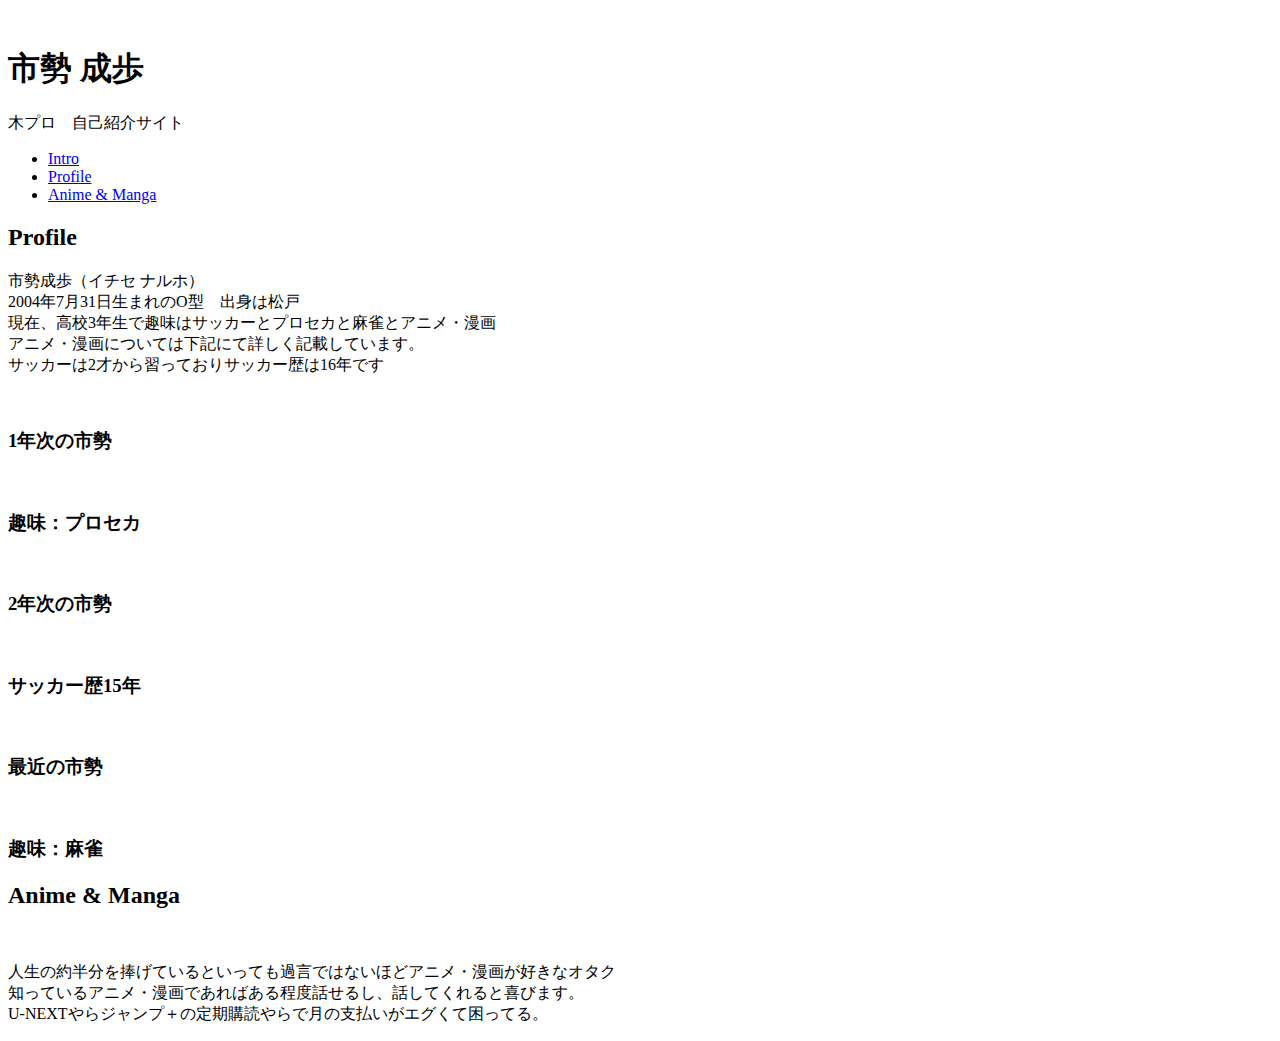
==== index.html @ a4253991 "Update index.html" ====
<!DOCTYPE HTML>
<!--
	Prologue by HTML5 UP
	html5up.net | @ajlkn
	Free for personal and commercial use under the CCA 3.0 license (html5up.net/license)
-->
<html>
	<head>
		<title>市勢の自己紹介サイト</title>
		<meta charset="utf-8" />
		<meta name="viewport" content="width=device-width, initial-scale=1, user-scalable=no" />
		<link rel="stylesheet" href="assets/css/main.css" />
	</head>
	<body class="is-preload">

		<!-- Header -->
			<div id="header">

				<div class="top">

					<!-- Logo -->
						<div id="logo">
							<span class="image avatar48"><img src="images/センリツ.jpeg" alt="" /></span>
							<h1 id="title">市勢 成歩</h1>
							<p>木プロ　自己紹介サイト</p>
						</div>

					<!-- Nav -->
						<nav id="nav">
							<ul>
								<li><a href="#top" id="top-link"><span class="icon solid fa-home">Intro</span></a></li>
								<li><a href="#portfolio" id="portfolio-link"><span class="icon solid fa-th">Profile</span></a></li>
								<li><a href="#about" id="about-link"><span class="icon solid fa-user">Anime & Manga</span></a></li>
							</ul>
						</nav>

				</div>

			</div>

		<!-- Main -->
			<div id="main">

				<!-- Intro -->
					<section id="top" class="one dark cover">
						<div class="container">



							

						</div>
					</section>

				<!-- Portfolio -->
					<section id="portfolio" class="two">
						<div class="container">

							<header>
								<h2>Profile</h2>
							</header>

							<p>
								市勢成歩（イチセ ナルホ）<br>2004年7月31日生まれのO型　出身は松戸<br>
							現在、高校3年生で趣味はサッカーとプロセカと麻雀とアニメ・漫画<br>アニメ・漫画については下記にて詳しく記載しています。<br>サッカーは2才から習っておりサッカー歴は16年です
							</p>

							<div class="row">
								<div class="col-4 col-12-mobile">
									<article class="item">
										<a href="#" class="image fit"><img src="images/naruho1.jpg" alt="" /></a>
										<header>
											<h3>1年次の市勢</h3>
										</header>
									</article>
									<article class="item">
										<a href="#" class="image fit"><img src="images/プロセカ.jpg" alt="" /></a>
										<header>
											<h3>趣味：プロセカ</h3>
										</header>
									</article>
								</div>
								<div class="col-4 col-12-mobile">
									<article class="item">
										<a href="#" class="image fit"><img src="images/naruho2.jpg" alt="" /></a>
										<header>
											<h3>2年次の市勢</h3>
										</header>
									</article>
									<article class="item">
										<a href="#" class="image fit"><img src="images/サッカークラブ.jpeg" alt="" /></a>
										<header>
											<h3>サッカー歴15年</h3>
										</header>
									</article>
								</div>
								<div class="col-4 col-12-mobile">
									<article class="item">
										<a href="#" class="image fit"><img src="images/naruho3.jpg" alt="" /></a>
										<header>
											<h3>最近の市勢</h3>
										</header>
									</article>
									<article class="item">
										<a href="#" class="image fit"><img src="images/麻雀.jpg" alt="" /></a>
										<header>
											<h3>趣味：麻雀</h3>
										</header>
									</article>
								</div>
							</div>

						</div>
					</section>

				<!-- About Me -->
					<section id="about" class="three">
						<div class="container">

							<header>
								<h2>Anime & Manga</h2>
							</header>

							<a href="#" class="image featured"><img src="images/木曜プロN.png" alt="" /></a>

							<p>人生の約半分を捧げているといっても過言ではないほどアニメ・漫画が好きなオタク<br>
								知っているアニメ・漫画であればある程度話せるし、話してくれると喜びます。<br>
								U-NEXTやらジャンプ＋の定期購読やらで月の支払いがエグくて困ってる。
							</p>

						</div>
					</section>

			</div>

		<!-- Footer -->
			<div id="footer">

			</div>

		<!-- Scripts -->
			<script src="assets/js/jquery.min.js"></script>
			<script src="assets/js/jquery.scrolly.min.js"></script>
			<script src="assets/js/jquery.scrollex.min.js"></script>
			<script src="assets/js/browser.min.js"></script>
			<script src="assets/js/breakpoints.min.js"></script>
			<script src="assets/js/util.js"></script>
			<script src="assets/js/main.js"></script>

	</body>
</html>
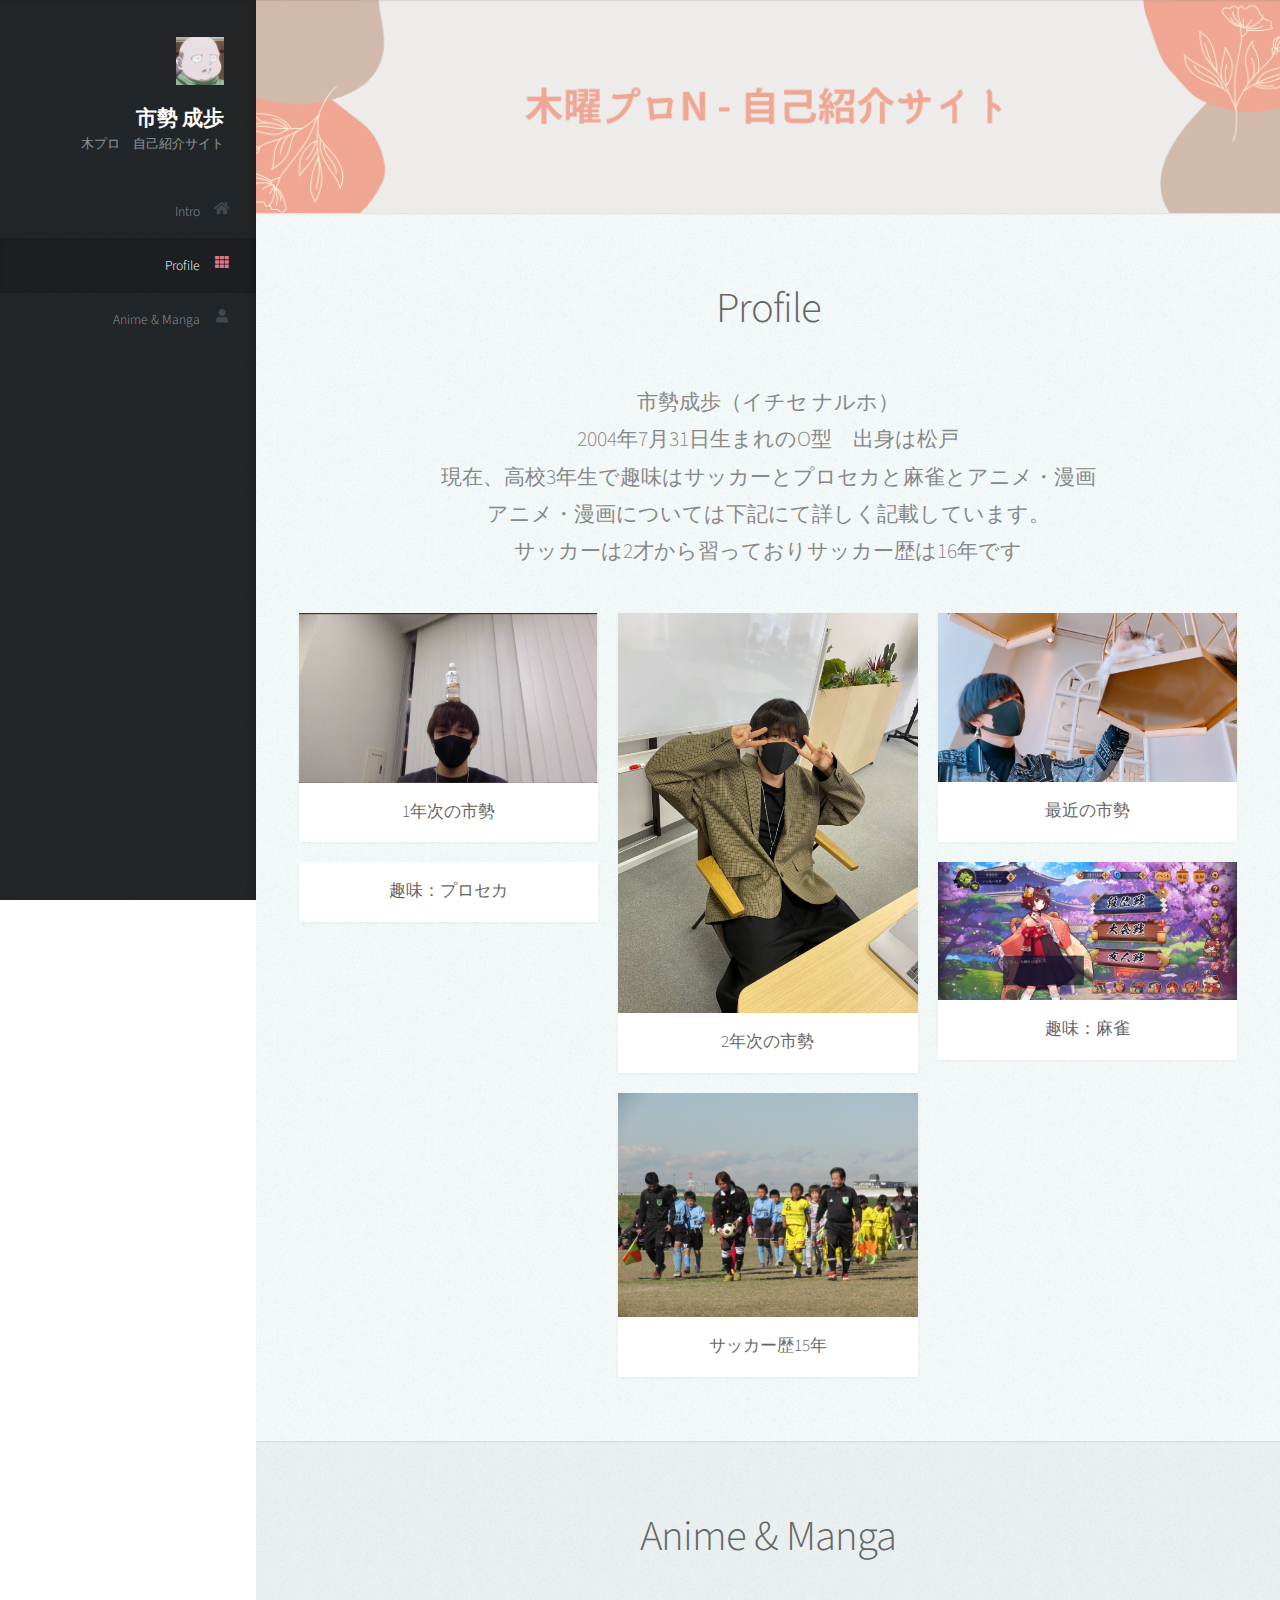
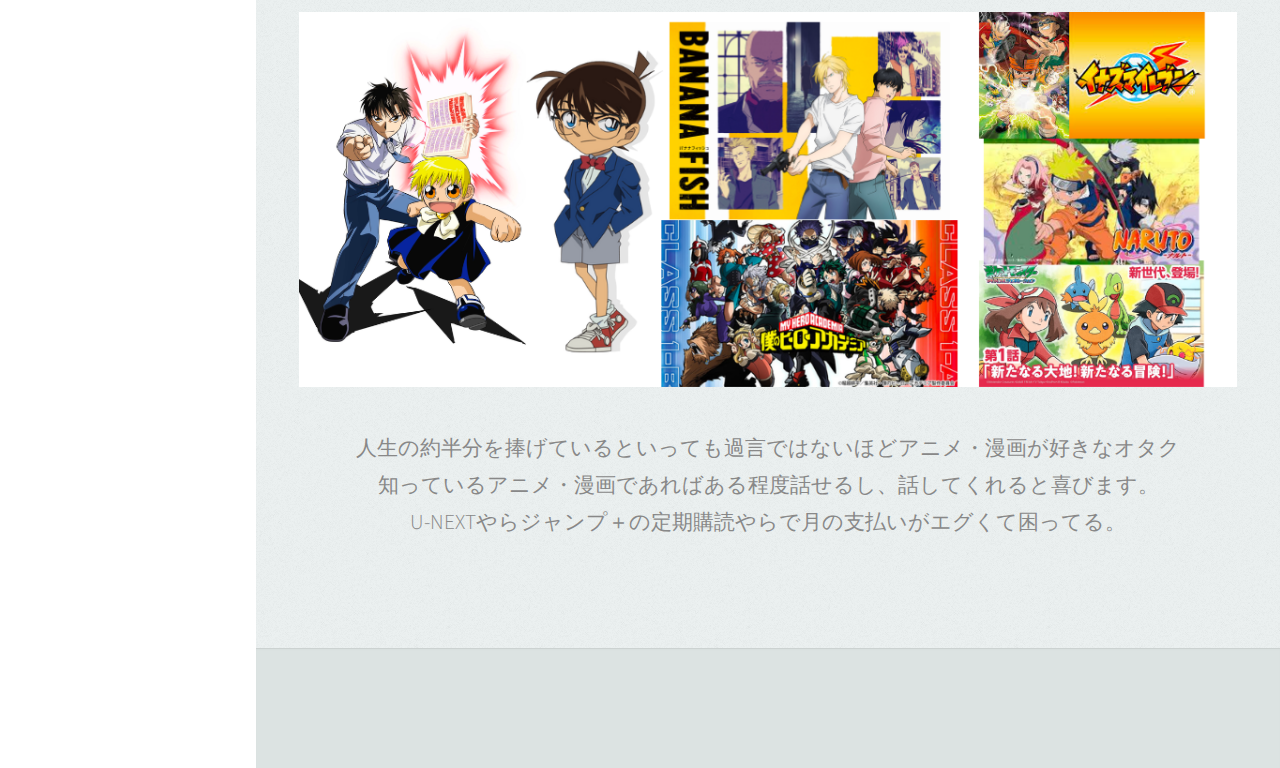
==== commit f02df849: "Add files via upload" ====
--- a/index.html
+++ b/index.html
@@ -74,7 +74,7 @@
 										</header>
 									</article>
 									<article class="item">
-										<a href="#" class="image fit"><img src="images/プロセカ.jpg" alt="" /></a>
+										<a href="#" class="image fit"><img src="images/プロセカ.jpg" alt="" /></a>
 										<header>
 											<h3>趣味：プロセカ</h3>
 										</header>
@@ -148,4 +148,4 @@
 			<script src="assets/js/main.js"></script>
 
 	</body>
-</html>
+</html>--- a/assets/css/main.css
+++ b/assets/css/main.css
@@ -0,0 +1,2633 @@
+@import url("fontawesome-all.min.css");
+@import url("https://fonts.googleapis.com/css?family=Source+Sans+Pro:300,300italic,400,600");
+
+/*
+	Prologue by HTML5 UP
+	html5up.net | @ajlkn
+	Free for personal and commercial use under the CCA 3.0 license (html5up.net/license)
+*/
+
+html, body, div, span, applet, object,
+iframe, h1, h2, h3, h4, h5, h6, p, blockquote,
+pre, a, abbr, acronym, address, big, cite,
+code, del, dfn, em, img, ins, kbd, q, s, samp,
+small, strike, strong, sub, sup, tt, var, b,
+u, i, center, dl, dt, dd, ol, ul, li, fieldset,
+form, label, legend, table, caption, tbody,
+tfoot, thead, tr, th, td, article, aside,
+canvas, details, embed, figure, figcaption,
+footer, header, hgroup, menu, nav, output, ruby,
+section, summary, time, mark, audio, video {
+	margin: 0;
+	padding: 0;
+	border: 0;
+	font-size: 100%;
+	font: inherit;
+	vertical-align: baseline;}
+
+article, aside, details, figcaption, figure,
+footer, header, hgroup, menu, nav, section {
+	display: block;}
+
+body {
+	line-height: 1;
+}
+
+ol, ul {
+	list-style: none;
+}
+
+blockquote, q {
+	quotes: none;
+}
+
+	blockquote:before, blockquote:after, q:before, q:after {
+		content: '';
+		content: none;
+	}
+
+table {
+	border-collapse: collapse;
+	border-spacing: 0;
+}
+
+body {
+	-webkit-text-size-adjust: none;
+}
+
+mark {
+	background-color: transparent;
+	color: inherit;
+}
+
+input::-moz-focus-inner {
+	border: 0;
+	padding: 0;
+}
+
+input, select, textarea {
+	-moz-appearance: none;
+	-webkit-appearance: none;
+	-ms-appearance: none;
+	appearance: none;
+}
+
+/* Basic */
+
+	html {
+		box-sizing: border-box;
+	}
+
+	*, *:before, *:after {
+		box-sizing: inherit;
+	}
+
+	body {
+		background: #fff;
+		font-family: 'Source Sans Pro', sans-serif;
+		font-size: 19pt;
+		font-weight: 300;
+		line-height: 1.75em;
+		color: #888;
+	}
+
+		body.is-preload *, body.is-preload *:before, body.is-preload *:after {
+			-moz-animation: none !important;
+			-webkit-animation: none !important;
+			-ms-animation: none !important;
+			animation: none !important;
+			-moz-transition: none !important;
+			-webkit-transition: none !important;
+			-ms-transition: none !important;
+			transition: none !important;
+		}
+
+	input, textarea, select {
+		font-family: 'Source Sans Pro', sans-serif;
+		font-size: 19pt;
+		font-weight: 300;
+		line-height: 1.75em;
+		color: #888;
+	}
+
+	h1, h2, h3, h4, h5, h6 {
+		font-weight: 300;
+		color: #666;
+		line-height: 1.5em;
+	}
+
+	h1 a, h2 a, h3 a, h4 a, h5 a, h6 a {
+		color: inherit;
+		text-decoration: none;
+	}
+
+		h1 a strong, h2 a strong, h3 a strong, h4 a strong, h5 a strong, h6 a strong {
+			color: #333;
+		}
+
+	h2 {
+		font-size: 2em;
+		letter-spacing: -1px;
+	}
+
+		h2.alt {
+			color: #888;
+		}
+
+			h2.alt strong {
+				color: #666;
+			}
+
+	h3 {
+		font-size: 1.5em;
+	}
+
+	header {
+		margin: 0 0 2em 0;
+	}
+
+		header > p {
+			margin: 1em 0 0 0;
+		}
+
+	footer {
+		margin: 2em 0 0 0;
+	}
+
+	strong, b {
+		font-weight: 300;
+		color: #666;
+	}
+
+	em, i {
+		font-style: italic;
+	}
+
+	a {
+		text-decoration: none;
+		color: inherit;
+		border-bottom: dotted 1px rgba(128, 128, 128, 0.5);
+		-moz-transition: color 0.35s ease-in-out, border-bottom-color 0.35s ease-in-out;
+		-webkit-transition: color 0.35s ease-in-out, border-bottom-color 0.35s ease-in-out;
+		-ms-transition: color 0.35s ease-in-out, border-bottom-color 0.35s ease-in-out;
+		transition: color 0.35s ease-in-out, border-bottom-color 0.35s ease-in-out;
+		outline: 0;
+	}
+
+		a:hover {
+			color: #E27689;
+			border-bottom-color: rgba(255, 255, 255, 0);
+		}
+
+	sub {
+		position: relative;
+		top: 0.5em;
+		font-size: 0.8em;
+	}
+
+	sup {
+		position: relative;
+		top: -0.5em;
+		font-size: 0.8em;
+	}
+
+	hr {
+		border: 0;
+		border-top: solid 1px #ddd;
+	}
+
+	blockquote {
+		border-left: solid 0.5em #ddd;
+		padding: 1em 0 1em 2em;
+		font-style: italic;
+	}
+
+	p, ul, ol, dl, table {
+		margin-bottom: 2em;
+	}
+
+	br.clear {
+		clear: both;
+	}
+
+/* Container */
+
+	.container {
+		margin: 0 auto;
+		max-width: 100%;
+		width: 1400px;
+	}
+
+		@media screen and (min-width: 961px) and (max-width: 1880px) {
+
+			.container {
+				width: 1200px;
+			}
+
+		}
+
+		@media screen and (min-width: 961px) and (max-width: 1620px) {
+
+			.container {
+				width: 960px;
+			}
+
+		}
+
+		@media screen and (min-width: 961px) and (max-width: 1320px) {
+
+			.container {
+				width: 100%;
+			}
+
+		}
+
+		@media screen and (max-width: 960px) {
+
+			.container {
+				width: 100%;
+			}
+
+		}
+
+		@media screen and (max-width: 736px) {
+
+			.container {
+				width: 100%;
+			}
+
+		}
+
+/* Row */
+
+	.row {
+		display: flex;
+		flex-wrap: wrap;
+		box-sizing: border-box;
+		align-items: stretch;
+	}
+
+		.row > * {
+			box-sizing: border-box;
+		}
+
+		.row.gtr-uniform > * > :last-child {
+			margin-bottom: 0;
+		}
+
+		.row.aln-left {
+			justify-content: flex-start;
+		}
+
+		.row.aln-center {
+			justify-content: center;
+		}
+
+		.row.aln-right {
+			justify-content: flex-end;
+		}
+
+		.row.aln-top {
+			align-items: flex-start;
+		}
+
+		.row.aln-middle {
+			align-items: center;
+		}
+
+		.row.aln-bottom {
+			align-items: flex-end;
+		}
+
+		.row > .imp {
+			order: -1;
+		}
+
+		.row > .col-1 {
+			width: 8.33333%;
+		}
+
+		.row > .off-1 {
+			margin-left: 8.33333%;
+		}
+
+		.row > .col-2 {
+			width: 16.66667%;
+		}
+
+		.row > .off-2 {
+			margin-left: 16.66667%;
+		}
+
+		.row > .col-3 {
+			width: 25%;
+		}
+
+		.row > .off-3 {
+			margin-left: 25%;
+		}
+
+		.row > .col-4 {
+			width: 33.33333%;
+		}
+
+		.row > .off-4 {
+			margin-left: 33.33333%;
+		}
+
+		.row > .col-5 {
+			width: 41.66667%;
+		}
+
+		.row > .off-5 {
+			margin-left: 41.66667%;
+		}
+
+		.row > .col-6 {
+			width: 50%;
+		}
+
+		.row > .off-6 {
+			margin-left: 50%;
+		}
+
+		.row > .col-7 {
+			width: 58.33333%;
+		}
+
+		.row > .off-7 {
+			margin-left: 58.33333%;
+		}
+
+		.row > .col-8 {
+			width: 66.66667%;
+		}
+
+		.row > .off-8 {
+			margin-left: 66.66667%;
+		}
+
+		.row > .col-9 {
+			width: 75%;
+		}
+
+		.row > .off-9 {
+			margin-left: 75%;
+		}
+
+		.row > .col-10 {
+			width: 83.33333%;
+		}
+
+		.row > .off-10 {
+			margin-left: 83.33333%;
+		}
+
+		.row > .col-11 {
+			width: 91.66667%;
+		}
+
+		.row > .off-11 {
+			margin-left: 91.66667%;
+		}
+
+		.row > .col-12 {
+			width: 100%;
+		}
+
+		.row > .off-12 {
+			margin-left: 100%;
+		}
+
+		.row.gtr-0 {
+			margin-top: 0px;
+			margin-left: 0px;
+		}
+
+			.row.gtr-0 > * {
+				padding: 0px 0 0 0px;
+			}
+
+			.row.gtr-0.gtr-uniform {
+				margin-top: 0px;
+			}
+
+				.row.gtr-0.gtr-uniform > * {
+					padding-top: 0px;
+				}
+
+		.row.gtr-25 {
+			margin-top: -10px;
+			margin-left: -10px;
+		}
+
+			.row.gtr-25 > * {
+				padding: 10px 0 0 10px;
+			}
+
+			.row.gtr-25.gtr-uniform {
+				margin-top: -10px;
+			}
+
+				.row.gtr-25.gtr-uniform > * {
+					padding-top: 10px;
+				}
+
+		.row.gtr-50 {
+			margin-top: -20px;
+			margin-left: -20px;
+		}
+
+			.row.gtr-50 > * {
+				padding: 20px 0 0 20px;
+			}
+
+			.row.gtr-50.gtr-uniform {
+				margin-top: -20px;
+			}
+
+				.row.gtr-50.gtr-uniform > * {
+					padding-top: 20px;
+				}
+
+		.row {
+			margin-top: -40px;
+			margin-left: -40px;
+		}
+
+			.row > * {
+				padding: 40px 0 0 40px;
+			}
+
+			.row.gtr-uniform {
+				margin-top: -40px;
+			}
+
+				.row.gtr-uniform > * {
+					padding-top: 40px;
+				}
+
+		.row.gtr-150 {
+			margin-top: -60px;
+			margin-left: -60px;
+		}
+
+			.row.gtr-150 > * {
+				padding: 60px 0 0 60px;
+			}
+
+			.row.gtr-150.gtr-uniform {
+				margin-top: -60px;
+			}
+
+				.row.gtr-150.gtr-uniform > * {
+					padding-top: 60px;
+				}
+
+		.row.gtr-200 {
+			margin-top: -80px;
+			margin-left: -80px;
+		}
+
+			.row.gtr-200 > * {
+				padding: 80px 0 0 80px;
+			}
+
+			.row.gtr-200.gtr-uniform {
+				margin-top: -80px;
+			}
+
+				.row.gtr-200.gtr-uniform > * {
+					padding-top: 80px;
+				}
+
+		@media screen and (min-width: 961px) and (max-width: 1880px) {
+
+			.row {
+				display: flex;
+				flex-wrap: wrap;
+				box-sizing: border-box;
+				align-items: stretch;
+			}
+
+				.row > * {
+					box-sizing: border-box;
+				}
+
+				.row.gtr-uniform > * > :last-child {
+					margin-bottom: 0;
+				}
+
+				.row.aln-left {
+					justify-content: flex-start;
+				}
+
+				.row.aln-center {
+					justify-content: center;
+				}
+
+				.row.aln-right {
+					justify-content: flex-end;
+				}
+
+				.row.aln-top {
+					align-items: flex-start;
+				}
+
+				.row.aln-middle {
+					align-items: center;
+				}
+
+				.row.aln-bottom {
+					align-items: flex-end;
+				}
+
+				.row > .imp-wide {
+					order: -1;
+				}
+
+				.row > .col-1-wide {
+					width: 8.33333%;
+				}
+
+				.row > .off-1-wide {
+					margin-left: 8.33333%;
+				}
+
+				.row > .col-2-wide {
+					width: 16.66667%;
+				}
+
+				.row > .off-2-wide {
+					margin-left: 16.66667%;
+				}
+
+				.row > .col-3-wide {
+					width: 25%;
+				}
+
+				.row > .off-3-wide {
+					margin-left: 25%;
+				}
+
+				.row > .col-4-wide {
+					width: 33.33333%;
+				}
+
+				.row > .off-4-wide {
+					margin-left: 33.33333%;
+				}
+
+				.row > .col-5-wide {
+					width: 41.66667%;
+				}
+
+				.row > .off-5-wide {
+					margin-left: 41.66667%;
+				}
+
+				.row > .col-6-wide {
+					width: 50%;
+				}
+
+				.row > .off-6-wide {
+					margin-left: 50%;
+				}
+
+				.row > .col-7-wide {
+					width: 58.33333%;
+				}
+
+				.row > .off-7-wide {
+					margin-left: 58.33333%;
+				}
+
+				.row > .col-8-wide {
+					width: 66.66667%;
+				}
+
+				.row > .off-8-wide {
+					margin-left: 66.66667%;
+				}
+
+				.row > .col-9-wide {
+					width: 75%;
+				}
+
+				.row > .off-9-wide {
+					margin-left: 75%;
+				}
+
+				.row > .col-10-wide {
+					width: 83.33333%;
+				}
+
+				.row > .off-10-wide {
+					margin-left: 83.33333%;
+				}
+
+				.row > .col-11-wide {
+					width: 91.66667%;
+				}
+
+				.row > .off-11-wide {
+					margin-left: 91.66667%;
+				}
+
+				.row > .col-12-wide {
+					width: 100%;
+				}
+
+				.row > .off-12-wide {
+					margin-left: 100%;
+				}
+
+				.row.gtr-0 {
+					margin-top: 0px;
+					margin-left: 0px;
+				}
+
+					.row.gtr-0 > * {
+						padding: 0px 0 0 0px;
+					}
+
+					.row.gtr-0.gtr-uniform {
+						margin-top: 0px;
+					}
+
+						.row.gtr-0.gtr-uniform > * {
+							padding-top: 0px;
+						}
+
+				.row.gtr-25 {
+					margin-top: -10px;
+					margin-left: -10px;
+				}
+
+					.row.gtr-25 > * {
+						padding: 10px 0 0 10px;
+					}
+
+					.row.gtr-25.gtr-uniform {
+						margin-top: -10px;
+					}
+
+						.row.gtr-25.gtr-uniform > * {
+							padding-top: 10px;
+						}
+
+				.row.gtr-50 {
+					margin-top: -20px;
+					margin-left: -20px;
+				}
+
+					.row.gtr-50 > * {
+						padding: 20px 0 0 20px;
+					}
+
+					.row.gtr-50.gtr-uniform {
+						margin-top: -20px;
+					}
+
+						.row.gtr-50.gtr-uniform > * {
+							padding-top: 20px;
+						}
+
+				.row {
+					margin-top: -40px;
+					margin-left: -40px;
+				}
+
+					.row > * {
+						padding: 40px 0 0 40px;
+					}
+
+					.row.gtr-uniform {
+						margin-top: -40px;
+					}
+
+						.row.gtr-uniform > * {
+							padding-top: 40px;
+						}
+
+				.row.gtr-150 {
+					margin-top: -60px;
+					margin-left: -60px;
+				}
+
+					.row.gtr-150 > * {
+						padding: 60px 0 0 60px;
+					}
+
+					.row.gtr-150.gtr-uniform {
+						margin-top: -60px;
+					}
+
+						.row.gtr-150.gtr-uniform > * {
+							padding-top: 60px;
+						}
+
+				.row.gtr-200 {
+					margin-top: -80px;
+					margin-left: -80px;
+				}
+
+					.row.gtr-200 > * {
+						padding: 80px 0 0 80px;
+					}
+
+					.row.gtr-200.gtr-uniform {
+						margin-top: -80px;
+					}
+
+						.row.gtr-200.gtr-uniform > * {
+							padding-top: 80px;
+						}
+
+		}
+
+		@media screen and (min-width: 961px) and (max-width: 1620px) {
+
+			.row {
+				display: flex;
+				flex-wrap: wrap;
+				box-sizing: border-box;
+				align-items: stretch;
+			}
+
+				.row > * {
+					box-sizing: border-box;
+				}
+
+				.row.gtr-uniform > * > :last-child {
+					margin-bottom: 0;
+				}
+
+				.row.aln-left {
+					justify-content: flex-start;
+				}
+
+				.row.aln-center {
+					justify-content: center;
+				}
+
+				.row.aln-right {
+					justify-content: flex-end;
+				}
+
+				.row.aln-top {
+					align-items: flex-start;
+				}
+
+				.row.aln-middle {
+					align-items: center;
+				}
+
+				.row.aln-bottom {
+					align-items: flex-end;
+				}
+
+				.row > .imp-normal {
+					order: -1;
+				}
+
+				.row > .col-1-normal {
+					width: 8.33333%;
+				}
+
+				.row > .off-1-normal {
+					margin-left: 8.33333%;
+				}
+
+				.row > .col-2-normal {
+					width: 16.66667%;
+				}
+
+				.row > .off-2-normal {
+					margin-left: 16.66667%;
+				}
+
+				.row > .col-3-normal {
+					width: 25%;
+				}
+
+				.row > .off-3-normal {
+					margin-left: 25%;
+				}
+
+				.row > .col-4-normal {
+					width: 33.33333%;
+				}
+
+				.row > .off-4-normal {
+					margin-left: 33.33333%;
+				}
+
+				.row > .col-5-normal {
+					width: 41.66667%;
+				}
+
+				.row > .off-5-normal {
+					margin-left: 41.66667%;
+				}
+
+				.row > .col-6-normal {
+					width: 50%;
+				}
+
+				.row > .off-6-normal {
+					margin-left: 50%;
+				}
+
+				.row > .col-7-normal {
+					width: 58.33333%;
+				}
+
+				.row > .off-7-normal {
+					margin-left: 58.33333%;
+				}
+
+				.row > .col-8-normal {
+					width: 66.66667%;
+				}
+
+				.row > .off-8-normal {
+					margin-left: 66.66667%;
+				}
+
+				.row > .col-9-normal {
+					width: 75%;
+				}
+
+				.row > .off-9-normal {
+					margin-left: 75%;
+				}
+
+				.row > .col-10-normal {
+					width: 83.33333%;
+				}
+
+				.row > .off-10-normal {
+					margin-left: 83.33333%;
+				}
+
+				.row > .col-11-normal {
+					width: 91.66667%;
+				}
+
+				.row > .off-11-normal {
+					margin-left: 91.66667%;
+				}
+
+				.row > .col-12-normal {
+					width: 100%;
+				}
+
+				.row > .off-12-normal {
+					margin-left: 100%;
+				}
+
+				.row.gtr-0 {
+					margin-top: 0px;
+					margin-left: 0px;
+				}
+
+					.row.gtr-0 > * {
+						padding: 0px 0 0 0px;
+					}
+
+					.row.gtr-0.gtr-uniform {
+						margin-top: 0px;
+					}
+
+						.row.gtr-0.gtr-uniform > * {
+							padding-top: 0px;
+						}
+
+				.row.gtr-25 {
+					margin-top: -10px;
+					margin-left: -10px;
+				}
+
+					.row.gtr-25 > * {
+						padding: 10px 0 0 10px;
+					}
+
+					.row.gtr-25.gtr-uniform {
+						margin-top: -10px;
+					}
+
+						.row.gtr-25.gtr-uniform > * {
+							padding-top: 10px;
+						}
+
+				.row.gtr-50 {
+					margin-top: -20px;
+					margin-left: -20px;
+				}
+
+					.row.gtr-50 > * {
+						padding: 20px 0 0 20px;
+					}
+
+					.row.gtr-50.gtr-uniform {
+						margin-top: -20px;
+					}
+
+						.row.gtr-50.gtr-uniform > * {
+							padding-top: 20px;
+						}
+
+				.row {
+					margin-top: -40px;
+					margin-left: -40px;
+				}
+
+					.row > * {
+						padding: 40px 0 0 40px;
+					}
+
+					.row.gtr-uniform {
+						margin-top: -40px;
+					}
+
+						.row.gtr-uniform > * {
+							padding-top: 40px;
+						}
+
+				.row.gtr-150 {
+					margin-top: -60px;
+					margin-left: -60px;
+				}
+
+					.row.gtr-150 > * {
+						padding: 60px 0 0 60px;
+					}
+
+					.row.gtr-150.gtr-uniform {
+						margin-top: -60px;
+					}
+
+						.row.gtr-150.gtr-uniform > * {
+							padding-top: 60px;
+						}
+
+				.row.gtr-200 {
+					margin-top: -80px;
+					margin-left: -80px;
+				}
+
+					.row.gtr-200 > * {
+						padding: 80px 0 0 80px;
+					}
+
+					.row.gtr-200.gtr-uniform {
+						margin-top: -80px;
+					}
+
+						.row.gtr-200.gtr-uniform > * {
+							padding-top: 80px;
+						}
+
+		}
+
+		@media screen and (min-width: 961px) and (max-width: 1320px) {
+
+			.row {
+				display: flex;
+				flex-wrap: wrap;
+				box-sizing: border-box;
+				align-items: stretch;
+			}
+
+				.row > * {
+					box-sizing: border-box;
+				}
+
+				.row.gtr-uniform > * > :last-child {
+					margin-bottom: 0;
+				}
+
+				.row.aln-left {
+					justify-content: flex-start;
+				}
+
+				.row.aln-center {
+					justify-content: center;
+				}
+
+				.row.aln-right {
+					justify-content: flex-end;
+				}
+
+				.row.aln-top {
+					align-items: flex-start;
+				}
+
+				.row.aln-middle {
+					align-items: center;
+				}
+
+				.row.aln-bottom {
+					align-items: flex-end;
+				}
+
+				.row > .imp-narrow {
+					order: -1;
+				}
+
+				.row > .col-1-narrow {
+					width: 8.33333%;
+				}
+
+				.row > .off-1-narrow {
+					margin-left: 8.33333%;
+				}
+
+				.row > .col-2-narrow {
+					width: 16.66667%;
+				}
+
+				.row > .off-2-narrow {
+					margin-left: 16.66667%;
+				}
+
+				.row > .col-3-narrow {
+					width: 25%;
+				}
+
+				.row > .off-3-narrow {
+					margin-left: 25%;
+				}
+
+				.row > .col-4-narrow {
+					width: 33.33333%;
+				}
+
+				.row > .off-4-narrow {
+					margin-left: 33.33333%;
+				}
+
+				.row > .col-5-narrow {
+					width: 41.66667%;
+				}
+
+				.row > .off-5-narrow {
+					margin-left: 41.66667%;
+				}
+
+				.row > .col-6-narrow {
+					width: 50%;
+				}
+
+				.row > .off-6-narrow {
+					margin-left: 50%;
+				}
+
+				.row > .col-7-narrow {
+					width: 58.33333%;
+				}
+
+				.row > .off-7-narrow {
+					margin-left: 58.33333%;
+				}
+
+				.row > .col-8-narrow {
+					width: 66.66667%;
+				}
+
+				.row > .off-8-narrow {
+					margin-left: 66.66667%;
+				}
+
+				.row > .col-9-narrow {
+					width: 75%;
+				}
+
+				.row > .off-9-narrow {
+					margin-left: 75%;
+				}
+
+				.row > .col-10-narrow {
+					width: 83.33333%;
+				}
+
+				.row > .off-10-narrow {
+					margin-left: 83.33333%;
+				}
+
+				.row > .col-11-narrow {
+					width: 91.66667%;
+				}
+
+				.row > .off-11-narrow {
+					margin-left: 91.66667%;
+				}
+
+				.row > .col-12-narrow {
+					width: 100%;
+				}
+
+				.row > .off-12-narrow {
+					margin-left: 100%;
+				}
+
+				.row.gtr-0 {
+					margin-top: 0px;
+					margin-left: 0px;
+				}
+
+					.row.gtr-0 > * {
+						padding: 0px 0 0 0px;
+					}
+
+					.row.gtr-0.gtr-uniform {
+						margin-top: 0px;
+					}
+
+						.row.gtr-0.gtr-uniform > * {
+							padding-top: 0px;
+						}
+
+				.row.gtr-25 {
+					margin-top: -5px;
+					margin-left: -5px;
+				}
+
+					.row.gtr-25 > * {
+						padding: 5px 0 0 5px;
+					}
+
+					.row.gtr-25.gtr-uniform {
+						margin-top: -5px;
+					}
+
+						.row.gtr-25.gtr-uniform > * {
+							padding-top: 5px;
+						}
+
+				.row.gtr-50 {
+					margin-top: -10px;
+					margin-left: -10px;
+				}
+
+					.row.gtr-50 > * {
+						padding: 10px 0 0 10px;
+					}
+
+					.row.gtr-50.gtr-uniform {
+						margin-top: -10px;
+					}
+
+						.row.gtr-50.gtr-uniform > * {
+							padding-top: 10px;
+						}
+
+				.row {
+					margin-top: -20px;
+					margin-left: -20px;
+				}
+
+					.row > * {
+						padding: 20px 0 0 20px;
+					}
+
+					.row.gtr-uniform {
+						margin-top: -20px;
+					}
+
+						.row.gtr-uniform > * {
+							padding-top: 20px;
+						}
+
+				.row.gtr-150 {
+					margin-top: -30px;
+					margin-left: -30px;
+				}
+
+					.row.gtr-150 > * {
+						padding: 30px 0 0 30px;
+					}
+
+					.row.gtr-150.gtr-uniform {
+						margin-top: -30px;
+					}
+
+						.row.gtr-150.gtr-uniform > * {
+							padding-top: 30px;
+						}
+
+				.row.gtr-200 {
+					margin-top: -40px;
+					margin-left: -40px;
+				}
+
+					.row.gtr-200 > * {
+						padding: 40px 0 0 40px;
+					}
+
+					.row.gtr-200.gtr-uniform {
+						margin-top: -40px;
+					}
+
+						.row.gtr-200.gtr-uniform > * {
+							padding-top: 40px;
+						}
+
+		}
+
+		@media screen and (max-width: 960px) {
+
+			.row {
+				display: flex;
+				flex-wrap: wrap;
+				box-sizing: border-box;
+				align-items: stretch;
+			}
+
+				.row > * {
+					box-sizing: border-box;
+				}
+
+				.row.gtr-uniform > * > :last-child {
+					margin-bottom: 0;
+				}
+
+				.row.aln-left {
+					justify-content: flex-start;
+				}
+
+				.row.aln-center {
+					justify-content: center;
+				}
+
+				.row.aln-right {
+					justify-content: flex-end;
+				}
+
+				.row.aln-top {
+					align-items: flex-start;
+				}
+
+				.row.aln-middle {
+					align-items: center;
+				}
+
+				.row.aln-bottom {
+					align-items: flex-end;
+				}
+
+				.row > .imp-narrower {
+					order: -1;
+				}
+
+				.row > .col-1-narrower {
+					width: 8.33333%;
+				}
+
+				.row > .off-1-narrower {
+					margin-left: 8.33333%;
+				}
+
+				.row > .col-2-narrower {
+					width: 16.66667%;
+				}
+
+				.row > .off-2-narrower {
+					margin-left: 16.66667%;
+				}
+
+				.row > .col-3-narrower {
+					width: 25%;
+				}
+
+				.row > .off-3-narrower {
+					margin-left: 25%;
+				}
+
+				.row > .col-4-narrower {
+					width: 33.33333%;
+				}
+
+				.row > .off-4-narrower {
+					margin-left: 33.33333%;
+				}
+
+				.row > .col-5-narrower {
+					width: 41.66667%;
+				}
+
+				.row > .off-5-narrower {
+					margin-left: 41.66667%;
+				}
+
+				.row > .col-6-narrower {
+					width: 50%;
+				}
+
+				.row > .off-6-narrower {
+					margin-left: 50%;
+				}
+
+				.row > .col-7-narrower {
+					width: 58.33333%;
+				}
+
+				.row > .off-7-narrower {
+					margin-left: 58.33333%;
+				}
+
+				.row > .col-8-narrower {
+					width: 66.66667%;
+				}
+
+				.row > .off-8-narrower {
+					margin-left: 66.66667%;
+				}
+
+				.row > .col-9-narrower {
+					width: 75%;
+				}
+
+				.row > .off-9-narrower {
+					margin-left: 75%;
+				}
+
+				.row > .col-10-narrower {
+					width: 83.33333%;
+				}
+
+				.row > .off-10-narrower {
+					margin-left: 83.33333%;
+				}
+
+				.row > .col-11-narrower {
+					width: 91.66667%;
+				}
+
+				.row > .off-11-narrower {
+					margin-left: 91.66667%;
+				}
+
+				.row > .col-12-narrower {
+					width: 100%;
+				}
+
+				.row > .off-12-narrower {
+					margin-left: 100%;
+				}
+
+				.row.gtr-0 {
+					margin-top: 0px;
+					margin-left: 0px;
+				}
+
+					.row.gtr-0 > * {
+						padding: 0px 0 0 0px;
+					}
+
+					.row.gtr-0.gtr-uniform {
+						margin-top: 0px;
+					}
+
+						.row.gtr-0.gtr-uniform > * {
+							padding-top: 0px;
+						}
+
+				.row.gtr-25 {
+					margin-top: -5px;
+					margin-left: -5px;
+				}
+
+					.row.gtr-25 > * {
+						padding: 5px 0 0 5px;
+					}
+
+					.row.gtr-25.gtr-uniform {
+						margin-top: -5px;
+					}
+
+						.row.gtr-25.gtr-uniform > * {
+							padding-top: 5px;
+						}
+
+				.row.gtr-50 {
+					margin-top: -10px;
+					margin-left: -10px;
+				}
+
+					.row.gtr-50 > * {
+						padding: 10px 0 0 10px;
+					}
+
+					.row.gtr-50.gtr-uniform {
+						margin-top: -10px;
+					}
+
+						.row.gtr-50.gtr-uniform > * {
+							padding-top: 10px;
+						}
+
+				.row {
+					margin-top: -20px;
+					margin-left: -20px;
+				}
+
+					.row > * {
+						padding: 20px 0 0 20px;
+					}
+
+					.row.gtr-uniform {
+						margin-top: -20px;
+					}
+
+						.row.gtr-uniform > * {
+							padding-top: 20px;
+						}
+
+				.row.gtr-150 {
+					margin-top: -30px;
+					margin-left: -30px;
+				}
+
+					.row.gtr-150 > * {
+						padding: 30px 0 0 30px;
+					}
+
+					.row.gtr-150.gtr-uniform {
+						margin-top: -30px;
+					}
+
+						.row.gtr-150.gtr-uniform > * {
+							padding-top: 30px;
+						}
+
+				.row.gtr-200 {
+					margin-top: -40px;
+					margin-left: -40px;
+				}
+
+					.row.gtr-200 > * {
+						padding: 40px 0 0 40px;
+					}
+
+					.row.gtr-200.gtr-uniform {
+						margin-top: -40px;
+					}
+
+						.row.gtr-200.gtr-uniform > * {
+							padding-top: 40px;
+						}
+
+		}
+
+		@media screen and (max-width: 736px) {
+
+			.row {
+				display: flex;
+				flex-wrap: wrap;
+				box-sizing: border-box;
+				align-items: stretch;
+			}
+
+				.row > * {
+					box-sizing: border-box;
+				}
+
+				.row.gtr-uniform > * > :last-child {
+					margin-bottom: 0;
+				}
+
+				.row.aln-left {
+					justify-content: flex-start;
+				}
+
+				.row.aln-center {
+					justify-content: center;
+				}
+
+				.row.aln-right {
+					justify-content: flex-end;
+				}
+
+				.row.aln-top {
+					align-items: flex-start;
+				}
+
+				.row.aln-middle {
+					align-items: center;
+				}
+
+				.row.aln-bottom {
+					align-items: flex-end;
+				}
+
+				.row > .imp-mobile {
+					order: -1;
+				}
+
+				.row > .col-1-mobile {
+					width: 8.33333%;
+				}
+
+				.row > .off-1-mobile {
+					margin-left: 8.33333%;
+				}
+
+				.row > .col-2-mobile {
+					width: 16.66667%;
+				}
+
+				.row > .off-2-mobile {
+					margin-left: 16.66667%;
+				}
+
+				.row > .col-3-mobile {
+					width: 25%;
+				}
+
+				.row > .off-3-mobile {
+					margin-left: 25%;
+				}
+
+				.row > .col-4-mobile {
+					width: 33.33333%;
+				}
+
+				.row > .off-4-mobile {
+					margin-left: 33.33333%;
+				}
+
+				.row > .col-5-mobile {
+					width: 41.66667%;
+				}
+
+				.row > .off-5-mobile {
+					margin-left: 41.66667%;
+				}
+
+				.row > .col-6-mobile {
+					width: 50%;
+				}
+
+				.row > .off-6-mobile {
+					margin-left: 50%;
+				}
+
+				.row > .col-7-mobile {
+					width: 58.33333%;
+				}
+
+				.row > .off-7-mobile {
+					margin-left: 58.33333%;
+				}
+
+				.row > .col-8-mobile {
+					width: 66.66667%;
+				}
+
+				.row > .off-8-mobile {
+					margin-left: 66.66667%;
+				}
+
+				.row > .col-9-mobile {
+					width: 75%;
+				}
+
+				.row > .off-9-mobile {
+					margin-left: 75%;
+				}
+
+				.row > .col-10-mobile {
+					width: 83.33333%;
+				}
+
+				.row > .off-10-mobile {
+					margin-left: 83.33333%;
+				}
+
+				.row > .col-11-mobile {
+					width: 91.66667%;
+				}
+
+				.row > .off-11-mobile {
+					margin-left: 91.66667%;
+				}
+
+				.row > .col-12-mobile {
+					width: 100%;
+				}
+
+				.row > .off-12-mobile {
+					margin-left: 100%;
+				}
+
+				.row.gtr-0 {
+					margin-top: 0px;
+					margin-left: 0px;
+				}
+
+					.row.gtr-0 > * {
+						padding: 0px 0 0 0px;
+					}
+
+					.row.gtr-0.gtr-uniform {
+						margin-top: 0px;
+					}
+
+						.row.gtr-0.gtr-uniform > * {
+							padding-top: 0px;
+						}
+
+				.row.gtr-25 {
+					margin-top: -5px;
+					margin-left: -5px;
+				}
+
+					.row.gtr-25 > * {
+						padding: 5px 0 0 5px;
+					}
+
+					.row.gtr-25.gtr-uniform {
+						margin-top: -5px;
+					}
+
+						.row.gtr-25.gtr-uniform > * {
+							padding-top: 5px;
+						}
+
+				.row.gtr-50 {
+					margin-top: -10px;
+					margin-left: -10px;
+				}
+
+					.row.gtr-50 > * {
+						padding: 10px 0 0 10px;
+					}
+
+					.row.gtr-50.gtr-uniform {
+						margin-top: -10px;
+					}
+
+						.row.gtr-50.gtr-uniform > * {
+							padding-top: 10px;
+						}
+
+				.row {
+					margin-top: -20px;
+					margin-left: -20px;
+				}
+
+					.row > * {
+						padding: 20px 0 0 20px;
+					}
+
+					.row.gtr-uniform {
+						margin-top: -20px;
+					}
+
+						.row.gtr-uniform > * {
+							padding-top: 20px;
+						}
+
+				.row.gtr-150 {
+					margin-top: -30px;
+					margin-left: -30px;
+				}
+
+					.row.gtr-150 > * {
+						padding: 30px 0 0 30px;
+					}
+
+					.row.gtr-150.gtr-uniform {
+						margin-top: -30px;
+					}
+
+						.row.gtr-150.gtr-uniform > * {
+							padding-top: 30px;
+						}
+
+				.row.gtr-200 {
+					margin-top: -40px;
+					margin-left: -40px;
+				}
+
+					.row.gtr-200 > * {
+						padding: 40px 0 0 40px;
+					}
+
+					.row.gtr-200.gtr-uniform {
+						margin-top: -40px;
+					}
+
+						.row.gtr-200.gtr-uniform > * {
+							padding-top: 40px;
+						}
+
+		}
+
+/* Sections/Article */
+
+	section, article {
+		margin-bottom: 3em;
+	}
+
+		section > :last-child,
+		section > .container, section:last-child, article > :last-child,
+		article > .container, article:last-child {
+			margin-bottom: 0;
+		}
+
+		.row > section, .row > article {
+			margin-bottom: 0;
+		}
+
+/* Image */
+
+	.image {
+		display: inline-block;
+		border: 0;
+	}
+
+		.image img {
+			display: block;
+			width: 100%;
+		}
+
+		.image.avatar48 {
+			width: 48px;
+			height: 48px;
+			background: #f00;
+		}
+
+			.image.avatar48 img {
+				width: 48px;
+				height: 48px;
+			}
+
+		.image.fit {
+			display: block;
+			width: 100%;
+		}
+
+		.image.featured {
+			display: block;
+			width: 100%;
+			margin: 0 0 2em 0;
+		}
+
+		.image.left {
+			float: left;
+			margin: 0 2em 2em 0;
+		}
+
+		.image.centered {
+			display: block;
+			margin: 0 0 2em 0;
+		}
+
+			.image.centered img {
+				margin: 0 auto;
+				width: auto;
+			}
+
+/* List */
+
+	ul {
+		list-style: disc;
+		padding-left: 1em;
+	}
+
+		ul li {
+			padding-left: 0.5em;
+		}
+
+	ol {
+		list-style: decimal;
+		padding-left: 1.25em;
+	}
+
+		ol li {
+			padding-left: 0.25em;
+		}
+
+/* Icons */
+
+	ul.icons {
+		cursor: default;
+		list-style: none;
+		padding-left: 0;
+	}
+
+		ul.icons li {
+			display: inline-block;
+			padding-left: 0;
+		}
+
+		ul.icons a {
+			display: inline-block;
+			width: 2em;
+			height: 2em;
+			line-height: 2em;
+			text-align: center;
+			border: 0;
+		}
+
+/* Form */
+
+	form label {
+		display: block;
+		text-align: left;
+		margin-bottom: 0.5em;
+	}
+
+	form input[type="text"],
+	form input[type="email"],
+	form input[type="password"],
+	form select,
+	form textarea {
+		position: relative;
+		-webkit-appearance: none;
+		display: block;
+		border: 0;
+		outline: 0;
+		background: #fff;
+		background: rgba(255, 255, 255, 0.75);
+		width: 100%;
+		border-radius: 0.35em;
+		padding: 0.75em 1em 0.75em 1em;
+		box-shadow: inset 0 0.1em 0.1em 0 rgba(0, 0, 0, 0.05);
+		border: solid 1px rgba(0, 0, 0, 0.15);
+		-moz-transition: all 0.35s ease-in-out;
+		-webkit-transition: all 0.35s ease-in-out;
+		-ms-transition: all 0.35s ease-in-out;
+		transition: all 0.35s ease-in-out;
+	}
+
+		form input[type="text"]:focus,
+		form input[type="email"]:focus,
+		form input[type="password"]:focus,
+		form select:focus,
+		form textarea:focus {
+			box-shadow: 0 0 2px 1px #8ebebc;
+			background: #fff;
+		}
+
+	form input[type="text"],
+	form input[type="email"],
+	form input[type="password"],
+	form select {
+		line-height: 1.25em;
+	}
+
+	form textarea {
+		min-height: 14em;
+	}
+
+	form ::-webkit-input-placeholder {
+		color: #555 !important;
+	}
+
+	form :-moz-placeholder {
+		color: #555 !important;
+	}
+
+	form ::-moz-placeholder {
+		color: #555 !important;
+	}
+
+	form :-ms-input-placeholder {
+		color: #555 !important;
+	}
+
+	form ::-moz-focus-inner {
+		border: 0;
+	}
+
+/* Table */
+
+	table {
+		width: 100%;
+		text-align: left;
+	}
+
+		table tbody tr:nth-child(2n+2) {
+			background: #f4f4f4;
+		}
+
+		table td {
+			padding: 0.5em 1em 0.5em 1em;
+		}
+
+		table th {
+			text-align: left;
+			padding: 0.5em 1em 0.5em 1em;
+			color: #fff;
+			background: #222729 url("images/overlay.png");
+		}
+
+		table thead {
+			background: #444;
+			color: #fff;
+		}
+
+		table tfoot {
+			background: #eee;
+		}
+
+/* Button */
+
+	input[type="button"],
+	input[type="submit"],
+	input[type="reset"],
+	button,
+	.button {
+		position: relative;
+		display: inline-block;
+		border-radius: 0.35em;
+		color: #fff !important;
+		text-decoration: none;
+		padding: 0.75em 2.5em 0.75em 2.5em;
+		background-color: #8ebebc;
+		border: 0;
+		cursor: pointer;
+		background-image: -moz-linear-gradient(top, rgba(0, 0, 0, 0), rgba(0, 0, 0, 0.15)), url("images/overlay.png");
+		background-image: -webkit-linear-gradient(top, rgba(0, 0, 0, 0), rgba(0, 0, 0, 0.15)), url("images/overlay.png");
+		background-image: -ms-linear-gradient(top, rgba(0, 0, 0, 0), rgba(0, 0, 0, 0.15)), url("images/overlay.png");
+		background-image: linear-gradient(top, rgba(0, 0, 0, 0), rgba(0, 0, 0, 0.15)), url("images/overlay.png");
+		-moz-transition: background-color 0.35s ease-in-out;
+		-webkit-transition: background-color 0.35s ease-in-out;
+		-ms-transition: background-color 0.35s ease-in-out;
+		transition: background-color 0.35s ease-in-out;
+	}
+
+		input[type="button"]:hover,
+		input[type="submit"]:hover,
+		input[type="reset"]:hover,
+		button:hover,
+		.button:hover {
+			background-color: #9ececc;
+		}
+
+		input[type="button"]:active,
+		input[type="submit"]:active,
+		input[type="reset"]:active,
+		button:active,
+		.button:active {
+			background-color: #7eaeac;
+		}
+
+/* Item */
+
+	.item {
+		box-shadow: 0 0.05em 0.15em 0 rgba(0, 0, 0, 0.05);
+		margin-bottom: 40px;
+	}
+
+		.item header {
+			background: #fff;
+			margin: 0;
+			padding: 1em 0 1em 0;
+			font-size: 0.8em;
+		}
+
+			.item header h3 {
+				font-size: 1em;
+			}
+
+/* Icons */
+
+	.icon {
+		text-decoration: none;
+		text-decoration: none;
+	}
+
+		.icon:before {
+			-moz-osx-font-smoothing: grayscale;
+			-webkit-font-smoothing: antialiased;
+			display: inline-block;
+			font-style: normal;
+			font-variant: normal;
+			text-rendering: auto;
+			line-height: 1;
+			text-transform: none !important;
+			font-family: 'Font Awesome 5 Free';
+			font-weight: 400;
+		}
+
+		.icon:before {
+			line-height: inherit;
+		}
+
+		.icon > .label {
+			display: none;
+		}
+
+		.icon.solid:before {
+			font-weight: 900;
+		}
+
+		.icon.brands:before {
+			font-family: 'Font Awesome 5 Brands';
+		}
+
+/* Header */
+
+	#header {
+		display: -moz-flex;
+		display: -webkit-flex;
+		display: -ms-flex;
+		display: flex;
+		-moz-flex-direction: column;
+		-webkit-flex-direction: column;
+		-ms-flex-direction: column;
+		flex-direction: column;
+		-moz-justify-content: space-between;
+		-webkit-justify-content: space-between;
+		-ms-justify-content: space-between;
+		justify-content: space-between;
+		background: #222629 url("images/overlay.png");
+		box-shadow: inset -0.25em 0 0.25em 0 rgba(0, 0, 0, 0.1);
+		color: #fff;
+		height: 100%;
+		left: 0;
+		overflow-y: auto;
+		position: fixed;
+		text-align: right;
+		top: 0;
+		width: 375px;
+	}
+
+		#header .top {
+			-moz-flex-grow: 1;
+			-webkit-flex-grow: 1;
+			-ms-flex-grow: 1;
+			flex-grow: 1;
+		}
+
+		#header .bottom {
+			-moz-flex-shrink: 0;
+			-webkit-flex-shrink: 0;
+			-ms-flex-shrink: 0;
+			flex-shrink: 0;
+			padding: 1.5em 0 0.75em 0;
+		}
+
+			#header .bottom > :last-child {
+				margin-bottom: 0;
+			}
+
+		#header .icons {
+			font-size: 0.8em;
+			text-align: center;
+		}
+
+			#header .icons a {
+				color: #41484c;
+				-moz-transition: color 0.35s ease-in-out;
+				-webkit-transition: color 0.35s ease-in-out;
+				-ms-transition: color 0.35s ease-in-out;
+				transition: color 0.35s ease-in-out;
+			}
+
+				#header .icons a:hover {
+					color: #fff;
+				}
+
+	#logo {
+		position: relative;
+		margin: 1.75em 1.5em 1.5em 1.5em;
+		min-height: 48px;
+		cursor: default;
+	}
+
+		#logo h1 {
+			position: relative;
+			color: #fff;
+			font-weight: 600;
+			font-size: 1em;
+			line-height: 1em;
+		}
+
+		#logo p {
+			position: relative;
+			display: block;
+			font-size: 0.6em;
+			color: rgba(255, 255, 255, 0.5);
+			line-height: 1.25em;
+			margin: 0.5em 0 0 0;
+		}
+
+		#logo .image {
+			position: absolute;
+			left: 0;
+			top: 0;
+		}
+
+	#nav ul {
+		list-style: none;
+		padding-left: 0;
+		margin-bottom: 0;
+	}
+
+		#nav ul li {
+			padding-left: 0;
+		}
+
+			#nav ul li a {
+				display: block;
+				padding: 0.5em 1.5em 0.5em 1.5em;
+				color: rgba(255, 255, 255, 0.5);
+				text-decoration: none;
+				outline: 0;
+				border: 0;
+				-moz-transition: none;
+				-webkit-transition: none;
+				-ms-transition: none;
+				transition: none;
+			}
+
+				#nav ul li a span {
+					position: relative;
+					display: block;
+					font-size: 0.8em;
+				}
+
+					#nav ul li a span:before {
+						position: absolute;
+						left: 0;
+						color: #41484c;
+						text-align: center;
+						width: 1.25em;
+						line-height: 1.75em;
+					}
+
+				#nav ul li a.active {
+					background: rgba(0, 0, 0, 0.15);
+					box-shadow: inset 0 0 0.25em 0 rgba(0, 0, 0, 0.125);
+					color: #fff;
+				}
+
+					#nav ul li a.active span:before {
+						color: #e27689;
+					}
+
+/* Footer */
+
+	#footer {
+		margin-left: 375px;
+		text-align: center;
+		background-color: #dce3e2;
+		padding: 3em 0 4em 0;
+		box-shadow: inset 0 1px 0 0 rgba(0, 0, 0, 0.05), inset 0 0.1em 0.1em 0 rgba(0, 0, 0, 0.025);
+		font-size: 0.8em;
+	}
+
+		#footer .copyright {
+			cursor: default;
+			margin: 0;
+		}
+
+			#footer .copyright li {
+				display: inline-block;
+				line-height: 1em;
+				border-left: solid 1px rgba(128, 128, 128, 0.35);
+				padding: 0 0 0 0.5em;
+				margin: 0 0 0 0.5em;
+			}
+
+				#footer .copyright li:first-child {
+					border-left: 0;
+					padding-left: 0;
+					margin-left: 0;
+				}
+
+/* Main */
+
+	#main {
+		margin-left: 375px;
+	}
+
+		#main > section {
+			margin: 0;
+			overflow: hidden;
+			padding: 4em 0;
+			box-shadow: inset 0 1px 0 0 rgba(0, 0, 0, 0.05), inset 0 0.1em 0.1em 0 rgba(0, 0, 0, 0.025);
+			text-align: center;
+			background-image: url("images/overlay.png");
+		}
+
+			#main > section.dark {
+				color: #ddd;
+				color: rgba(255, 255, 255, 0.75);
+			}
+
+				#main > section.dark h2, #main > section.dark h3, #main > section.dark h4, #main > section.dark h5, #main > section.dark h6 {
+					color: inherit;
+				}
+
+				#main > section.dark strong {
+					color: #fff;
+					border-color: inherit;
+				}
+
+				#main > section.dark a {
+					color: #fff;
+					border-color: inherit;
+				}
+
+					#main > section.dark a:hover {
+						border-bottom-color: rgba(255, 255, 255, 0);
+					}
+
+			#main > section.cover {
+				padding: 10em 0;
+				background-size: cover;
+				background-position: center center;
+			}
+
+			#main > section.one {
+				background-color: #81918E;
+				background-image: url("../../images/Bridal Boutique.png");
+			}
+
+			#main > section.two {
+				background-color: #f5fafa;
+			}
+
+			#main > section.three {
+				background-color: #ecf1f1;
+			}
+
+			#main > section.four {
+				background-color: #e8edec;
+			}
+
+/* Wide */
+
+	@media screen and (min-width: 961px) and (max-width: 1880px) {
+
+		/* Basic */
+
+			body, input, textarea, select {
+				font-size: 17pt;
+			}
+
+		/* Header */
+
+			#header {
+				width: 300px;
+			}
+
+		/* Footer */
+
+			#footer {
+				margin-left: 300px;
+			}
+
+		/* Main */
+
+			#main {
+				margin-left: 300px;
+			}
+
+	}
+
+/* Normal */
+
+	@media screen and (min-width: 961px) and (max-width: 1620px) {
+
+		/* Main */
+
+			#main > section {
+				padding: 3em 0;
+			}
+
+			#main section.cover {
+				padding: 5em 0;
+			}
+
+	}
+
+/* Narrow */
+
+	@media screen and (min-width: 961px) and (max-width: 1320px) {
+
+		/* Basic */
+
+			body, input, textarea, select {
+				font-size: 16pt;
+			}
+
+			.container {
+				padding: 0 2em 0 2em;
+			}
+
+		/* Icons */
+
+			ul.icons li a {
+				width: 1.75em;
+			}
+
+		/* Item */
+
+			.item {
+				margin-bottom: 20px;
+			}
+
+		/* Header */
+
+			#header {
+				width: 20%;
+			}
+
+			#logo .image {
+				position: relative;
+				margin: 0 0 0.5em 0;
+			}
+
+			#nav ul li a {
+				font-size: 0.8em;
+				padding-top: 0.5em;
+				padding-bottom: 0.5em;
+			}
+
+				#nav ul li a span {
+					padding-right: 2.25em;
+				}
+
+					#nav ul li a span:before {
+						left: 100%;
+						margin-left: -1.25em;
+						line-height: 2.25em;
+					}
+
+		/* Footer */
+
+			#footer {
+				margin-left: 20%;
+			}
+
+		/* Main */
+
+			#main {
+				margin-left: 20%;
+			}
+
+	}
+
+/* Narrower */
+
+	#headerToggle {
+		display: none;
+	}
+
+	@media screen and (max-width: 960px) {
+
+		/* Basic */
+
+			html, body {
+				overflow-x: hidden;
+			}
+
+			body, input, textarea, select {
+				font-size: 16pt;
+			}
+
+			header br {
+				display: none;
+			}
+
+			.container {
+				padding: 0 2em 0 2em;
+			}
+
+		/* Item */
+
+			.item {
+				margin-bottom: 15px;
+			}
+
+		/* Icons */
+
+			ul.icons a {
+				width: 1.75em;
+				font-size: 1.25em;
+			}
+
+		/* Header */
+
+			#header {
+				-moz-backface-visibility: hidden;
+				-webkit-backface-visibility: hidden;
+				-ms-backface-visibility: hidden;
+				backface-visibility: hidden;
+				-moz-transform: translateX(-275px);
+				-webkit-transform: translateX(-275px);
+				-ms-transform: translateX(-275px);
+				transform: translateX(-275px);
+				-moz-transition: -moz-transform 0.5s ease;
+				-webkit-transition: -webkit-transform 0.5s ease;
+				-ms-transition: -ms-transform 0.5s ease;
+				transition: transform 0.5s ease;
+				-webkit-overflow-scrolling: touch;
+				display: block;
+				height: 100%;
+				left: 0;
+				overflow-y: auto;
+				position: fixed;
+				top: 0;
+				width: 275px;
+				z-index: 10002;
+				width: 275px;
+				background: #222729 url("images/overlay.png");
+				box-shadow: inset -0.25em 0 0.25em 0 rgba(0, 0, 0, 0.125);
+			}
+
+				#header .top {
+					position: relative;
+				}
+
+				#header .bottom {
+					border-top: solid 1px rgba(255, 255, 255, 0.05);
+					box-shadow: 0 -1px 0 0 rgba(0, 0, 0, 0.15);
+					padding-top: 2em;
+					margin-top: 2em;
+					position: relative;
+				}
+
+			#logo {
+				margin: 1.5em 1.25em 1.25em 1.25em;
+			}
+
+			#nav ul li a {
+				padding: 0.5em 1.25em 0.5em 1.25em;
+			}
+
+			#headerToggle {
+				-moz-backface-visibility: hidden;
+				-webkit-backface-visibility: hidden;
+				-ms-backface-visibility: hidden;
+				backface-visibility: hidden;
+				-moz-transition: -moz-transform 0.5s ease;
+				-webkit-transition: -webkit-transform 0.5s ease;
+				-ms-transition: -ms-transform 0.5s ease;
+				transition: transform 0.5s ease;
+				display: block;
+				height: 2.25em;
+				left: 0;
+				position: fixed;
+				top: 0;
+				width: 3.25em;
+				z-index: 10001;
+			}
+
+				#headerToggle .toggle {
+					text-decoration: none;
+					position: absolute;
+					left: 0;
+					top: 0;
+					width: 100%;
+					height: 100%;
+					outline: 0;
+					border: 0;
+				}
+
+					#headerToggle .toggle:before {
+						-moz-osx-font-smoothing: grayscale;
+						-webkit-font-smoothing: antialiased;
+						display: inline-block;
+						font-style: normal;
+						font-variant: normal;
+						text-rendering: auto;
+						line-height: 1;
+						text-transform: none !important;
+						font-family: 'Font Awesome 5 Free';
+						font-weight: 900;
+					}
+
+					#headerToggle .toggle:before {
+						text-decoration: none;
+						content: '\f0c9';
+						color: #fff;
+						font-size: 18px;
+						background: rgba(128, 136, 144, 0.5);
+						border-radius: 0.35em;
+						text-align: center;
+						position: absolute;
+						left: 0.5em;
+						top: 0.5em;
+						display: block;
+						width: 3.25em;
+						height: 2.25em;
+						line-height: 2.25em;
+					}
+
+			body.header-visible #main {
+				-moz-transform: translateX(275px);
+				-webkit-transform: translateX(275px);
+				-ms-transform: translateX(275px);
+				transform: translateX(275px);
+			}
+
+			body.header-visible #headerToggle {
+				-moz-transform: translateX(275px);
+				-webkit-transform: translateX(275px);
+				-ms-transform: translateX(275px);
+				transform: translateX(275px);
+			}
+
+			body.header-visible #header {
+				-moz-transform: translateX(0);
+				-webkit-transform: translateX(0);
+				-ms-transform: translateX(0);
+				transform: translateX(0);
+			}
+
+		/* Footer */
+
+			#footer {
+				margin-left: 0;
+			}
+
+		/* Main */
+
+			#main {
+				-moz-backface-visibility: hidden;
+				-webkit-backface-visibility: hidden;
+				-ms-backface-visibility: hidden;
+				backface-visibility: hidden;
+				-moz-transition: -moz-transform 0.5s ease;
+				-webkit-transition: -webkit-transform 0.5s ease;
+				-ms-transition: -ms-transform 0.5s ease;
+				transition: transform 0.5s ease;
+				padding-bottom: 1px;
+				margin-left: 0;
+			}
+
+				#main > section {
+					padding: 3em 0;
+				}
+
+				#main section.cover {
+					padding: 4em 0;
+				}
+
+	}
+
+/* Mobile */
+
+	@media screen and (max-width: 736px) {
+
+		/* Basic */
+
+			body, input, textarea, select {
+				font-size: 14pt;
+			}
+
+			h2 {
+				font-size: 1.5em;
+				letter-spacing: 0;
+				font-weight: 300;
+			}
+
+			.container {
+				padding: 0 15px 0 15px;
+			}
+
+		/* List */
+
+			ul.icons a {
+				width: 2em;
+				font-size: 1.25em;
+			}
+
+		/* Main */
+
+			#main > section {
+				padding: 2em 0;
+			}
+
+			#main section.cover {
+				padding: 4em 0em;
+			}
+
+				#main section.cover header {
+					padding: 0 1em;
+				}
+
+		/* Footer */
+
+			#footer .copyright li {
+				display: block;
+				line-height: 1.25em;
+				border: 0;
+				padding: 0;
+				margin: 1em 0 0 0;
+			}
+
+				#footer .copyright li:first-child {
+					margin-top: 0;
+				}
+
+	}